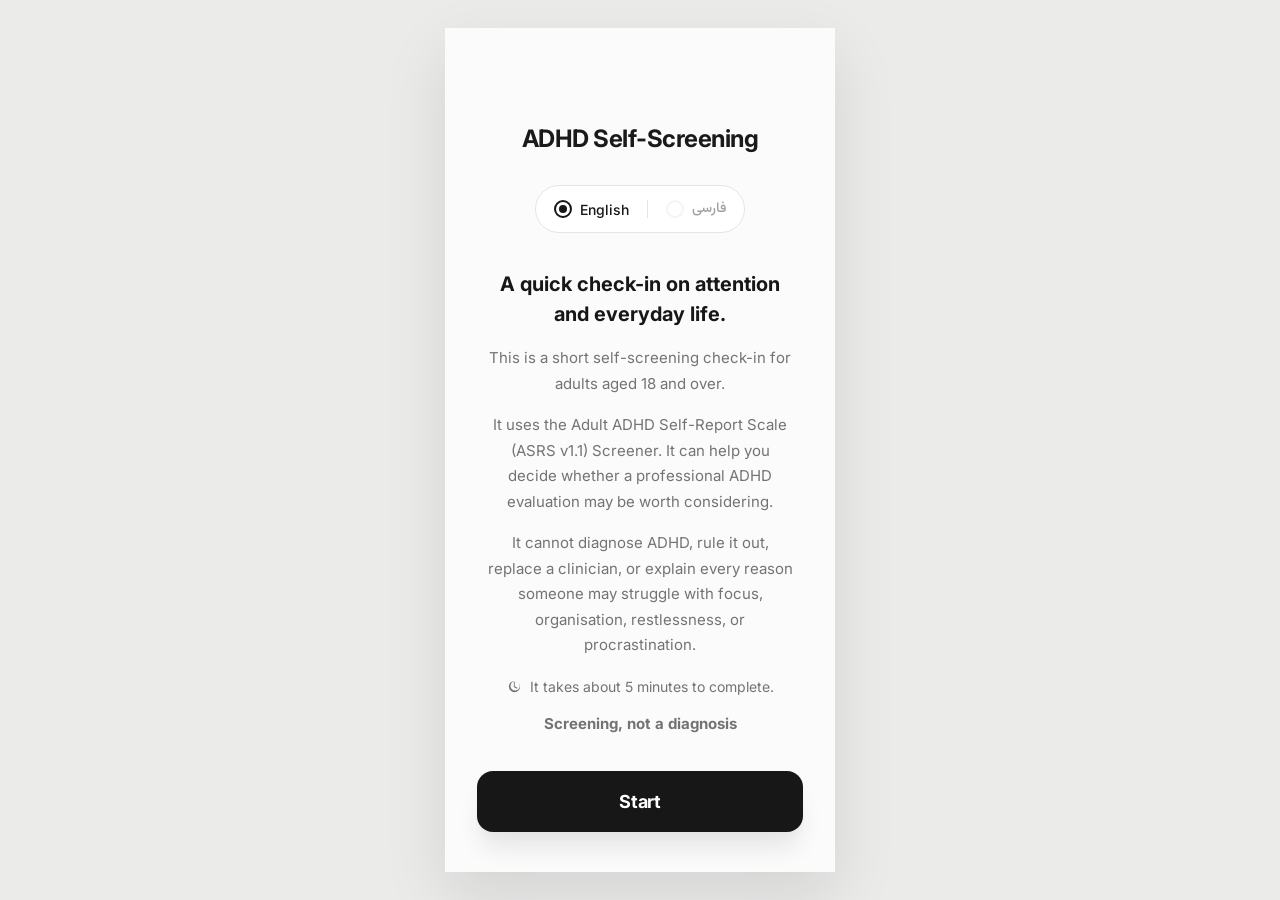
==== index.html @ 81f414b6 "ADHD self-screening prototype (ASRS v1.1 flow, EN/FA)" ====
<!DOCTYPE html>
<html lang="en">
<head>
<meta charset="UTF-8">
<meta name="viewport" content="width=device-width, initial-scale=1.0">
<title>ADHD Self-Screening</title>
<link rel="preconnect" href="https://fonts.googleapis.com">
<link rel="preconnect" href="https://fonts.gstatic.com" crossorigin>
<link href="https://fonts.googleapis.com/css2?family=Inter:wght@400;500;600;700;800&family=Vazirmatn:wght@400;500;600;700;800&display=swap" rel="stylesheet">
<style>
  *, *::before, *::after { margin: 0; padding: 0; box-sizing: border-box; }
  :root {
    --bg: #FBFBFB;
    --text: #1A1A1A;
    --heading: #171717;
    --body: #737373;
    --muted: #A3A3A3;
    --border: #E5E5E5;
    --line: #F5F5F5;
    --white: #FFFFFF;
  }
  html, body { height: 100%; }
  body {
    background: #EBEBEA;
    font-family: "Inter", -apple-system, BlinkMacSystemFont, "Segoe UI", Roboto, Arial, sans-serif;
    color: var(--text);
    display: flex; align-items: center; justify-content: center;
    -webkit-font-smoothing: antialiased;
  }
  html[lang="fa"] body, html[lang="fa"] .device, html[lang="fa"] button { font-family: "Vazirmatn", "Inter", sans-serif; }

  .device {
    width: 390px; height: 844px; background: var(--bg);
    display: flex; flex-direction: column; overflow: hidden;
    box-shadow: 0 24px 60px rgba(0,0,0,0.10);
  }

  /* ---------- welcome header: brand + merged language pill ---------- */
  .hd-welcome { padding: 96px 24px 32px; display: flex; flex-direction: column; align-items: center; gap: 32px; }
  .hd-welcome h1 { font-size: 24px; font-weight: 700; letter-spacing: -0.02em; text-align: center; }

  .lang-pill {
    display: inline-flex; align-items: center; gap: 4px;
    background: var(--white); border: 1px solid var(--border);
    border-radius: 999px; padding: 4px;
  }
  .lang-opt {
    display: inline-flex; align-items: center; gap: 8px;
    border: none; background: none; cursor: pointer;
    font-family: inherit; font-size: 14px; font-weight: 500; color: var(--text);
    padding: 8px 14px; border-radius: 999px;
  }
  .lang-opt .lang-radio {
    width: 18px; height: 18px; border-radius: 50%;
    border: 2px solid var(--border); flex: none; position: relative;
  }
  .lang-opt.selected { color: var(--heading); }
  .lang-opt.selected .lang-radio { border-color: var(--heading); }
  .lang-opt.selected .lang-radio::after {
    content: ''; position: absolute; inset: 3px; border-radius: 50%;
    background: var(--heading);
  }
  .lang-opt:not(.selected) { opacity: 0.4; }
  .lang-opt .lang-label { white-space: nowrap; }
  .lang-opt .lang-label.lang-fa { font-family: "Vazirmatn", "Inter", sans-serif; }
  .lang-divider { width: 1px; height: 18px; background: var(--border); }

  /* ---------- generic headers ---------- */
  .hd-bare { padding: 64px 24px 16px; display: flex; justify-content: center; }
  .hd-bare h1 { font-size: 24px; font-weight: 700; letter-spacing: -0.02em; text-align: center; }

  .hd-top { padding: 48px 24px 16px; }
  .hd-row { display: flex; align-items: center; justify-content: space-between; margin-bottom: 8px; }
  .btn-back {
    width: 40px; height: 40px; border-radius: 50%;
    background: var(--white); border: 1px solid var(--border);
    display: flex; align-items: center; justify-content: center; cursor: pointer;
  }
  .btn-back svg { width: 16px; height: 16px; stroke: var(--heading); fill: none; stroke-width: 2; stroke-linecap: round; stroke-linejoin: round; }
  html[dir="rtl"] .btn-back svg { transform: scaleX(-1); }
  .hd-title { font-size: 14px; font-weight: 700; color: var(--heading); }
  .hd-spacer { width: 40px; }

  .dots { display: flex; justify-content: center; gap: 8px; margin-top: 8px; }
  .dot {
    width: 14px; height: 14px; border-radius: 50%;
    border: 1px solid var(--border); background: transparent;
    display: inline-flex; align-items: center; justify-content: center;
  }
  .dot.done, .dot.active { background: var(--heading); border: 2px solid var(--heading); }
  .dot.done svg { width: 9px; height: 9px; fill: none; stroke: #fff; stroke-width: 2.5; stroke-linecap: round; stroke-linejoin: round; }

  main { flex: 1; overflow-y: auto; -webkit-overflow-scrolling: touch; }
  main.q { display: flex; flex-direction: column; overflow: hidden; }
  main.q .ctx-row { flex: none; }
  main.q .question-box { flex: none; }
  main.q .answers { flex: 1 1 auto; min-height: 0; }
  main.q .answer-row { height: 70px; min-height: 56px; flex: 0 1 auto; }

  /* ---------- welcome / how-to content ---------- */
  .welcome { padding: 4px 40px; display: flex; flex-direction: column; gap: 16px; align-items: center; text-align: center; }
  .welcome .lead { font-size: 20px; font-weight: 700; line-height: 1.5; color: var(--heading); }
  .welcome p { font-size: 15px; line-height: 1.7; color: var(--body); }
  .welcome .screening { font-size: 15px; font-weight: 700; color: var(--body); }
  .time-row { display: inline-flex; align-items: center; gap: 8px; color: var(--body); font-size: 14px; margin-top: 4px; }
  .time-row svg { width: 15px; height: 15px; fill: var(--body); }
  .privacy { display: flex; flex-direction: column; align-items: center; gap: 10px; color: var(--muted); font-size: 12px; margin-top: 4px; }
  .privacy .lock { width: 48px; height: 48px; border-radius: 16px; background: var(--line); display: flex; align-items: center; justify-content: center; }
  .privacy .lock svg { width: 20px; height: 20px; fill: var(--muted); }
  .privacy .privacy-label { font-size: 12px; font-weight: 700; letter-spacing: 0.04em; }
  .crisis { font-size: 12px; line-height: 1.7; color: var(--muted); max-width: 310px; }

  .how { padding: 40px 32px 0; display: flex; flex-direction: column; gap: 48px; }
  .how-heading { font-size: 30px; font-weight: 700; line-height: 1.3; color: var(--heading); }
  .how-items { display: flex; flex-direction: column; gap: 40px; }
  .how-item { display: flex; align-items: flex-start; gap: 20px; }
  .how-icon { width: 48px; height: 48px; border-radius: 50%; background: var(--line); display: flex; align-items: center; justify-content: center; flex: none; color: var(--heading); }
  .how-icon svg { width: 20px; height: 20px; fill: none; stroke: currentColor; stroke-width: 1.7; stroke-linecap: round; stroke-linejoin: round; }
  .how-txt { display: flex; flex-direction: column; gap: 4px; }
  .how-txt h3 { font-size: 18px; font-weight: 700; line-height: 1.4; color: var(--heading); }
  .how-txt p { font-size: 14px; line-height: 1.7; color: var(--body); }

  /* ---------- question screen ---------- */
  .ctx-row { display: flex; align-items: center; justify-content: space-between; padding: 24px 32px 0; margin-bottom: 12px; }
  .ctx-count { font-size: 12px; font-weight: 500; color: var(--muted); }
  .help-pill {
    display: inline-flex; align-items: center; gap: 6px;
    background: var(--line); border: none; border-radius: 999px; padding: 6px 16px;
    font-family: inherit; font-size: 10px; font-weight: 700; color: var(--text); cursor: pointer;
  }
  .help-pill svg { width: 12px; height: 12px; fill: var(--muted); }
  .help-pill.expanded { background: var(--heading); color: var(--white); }
  .help-pill.expanded svg { fill: var(--white); transform: rotate(45deg); }

  .question-box { padding: 0 32px; margin-bottom: 32px; display: flex; flex-direction: column; gap: 16px; }
  .question-text { font-size: 18px; font-weight: 700; line-height: 1.6; color: var(--heading); }
  .help-text { font-size: 12px; font-style: italic; line-height: 1.7; color: var(--muted); border-inline-start: 2px solid var(--line); padding-inline-start: 16px; }

  .answers { padding: 0 32px 8px; display: flex; flex-direction: column; gap: 12px; }
  .answer-row {
    width: 100%; height: 70px; background: var(--white);
    border: 1px solid var(--line); border-radius: 20px; padding: 0 24px;
    font-family: inherit; font-size: 18px; font-weight: 500; color: var(--text); text-align: start;
    display: flex; align-items: center; justify-content: space-between; gap: 12px;
    box-shadow: 0 1px 2px rgba(0,0,0,0.04); cursor: pointer;
    transition: border-color .15s ease;
  }
  .answer-row:hover { border-color: var(--border); }
  .answer-row.selected { border: 2px solid var(--heading); font-weight: 700; padding: 0 22px; }
  .answer-check { display: none; flex: none; width: 24px; height: 24px; }
  .answer-row.selected .answer-check { display: block; }
  .answer-check svg { width: 24px; height: 24px; }

  /* ---------- result ---------- */
  .result-wrap { padding: 8px 40px; display: flex; flex-direction: column; justify-content: center; gap: 14px; flex: 1; }
  .result-label { font-size: 12px; font-weight: 500; color: var(--muted); margin-bottom: 4px; }
  .result-head { font-size: 30px; font-weight: 700; line-height: 1.25; letter-spacing: -0.02em; color: var(--heading); margin-bottom: 6px; }
  .result-body { font-size: 18px; line-height: 1.625; color: var(--body); margin-bottom: 8px; }
  .result-note { font-size: 14px; line-height: 1.625; color: var(--body); }

  /* ---------- footer ---------- */
  footer { padding: 32px 32px 40px; display: flex; flex-direction: column; align-items: center; gap: 24px; }
  .primary {
    width: 100%; padding: 20px 0; background: var(--heading); color: var(--white);
    border: none; border-radius: 16px; font-family: inherit; font-size: 18px; font-weight: 700; letter-spacing: -0.01em;
    box-shadow: 0 20px 25px -5px rgba(229,229,229,1), 0 8px 10px -6px rgba(229,229,229,1);
    cursor: pointer; transition: transform .12s ease;
  }
  .primary:active { transform: scale(0.98); }
  .primary:disabled { background: var(--border); color: var(--muted); box-shadow: none; cursor: not-allowed; }
  .secondary { background: none; border: none; font-family: inherit; font-size: 14px; font-weight: 500; color: var(--body); text-decoration: underline; text-decoration-color: var(--border); text-underline-offset: 4px; cursor: pointer; }
  .disclaimer { font-size: 12px; font-weight: 500; color: var(--muted); }
</style>
</head>
<body>
<div class="device" id="app"></div>

<script>
/* ================= copy: single source of truth ================= */
var LANG = {
  en: {
    dir: 'ltr',
    brand: 'ADHD Self-Screening',
    lead: 'A quick check-in on attention and everyday life.',
    welcome: [
      'This is a short self-screening check-in for adults aged 18 and over.',
      'It uses the Adult ADHD Self-Report Scale (ASRS v1.1) Screener. It can help you decide whether a professional ADHD evaluation may be worth considering.',
      'It cannot diagnose ADHD, rule it out, replace a clinician, or explain every reason someone may struggle with focus, organisation, restlessness, or procrastination.'
    ],
    privacyLabel: 'Private and confidential',
    crisis: 'If you are in immediate danger or thinking about harming yourself, contact local emergency services or a crisis-support service now. This screening is not crisis support.',
    startLabel: 'Start',
    howTitle: 'How to answer',
    howItems: [
      { t: 'Consider your experience over the past six months.', d: 'Assess how you have been over the last six months.' },
      { t: 'Choose the option closest to your usual experience.', d: 'Pick the option that best reflects how often this happens for you.' },
      { t: 'There is no right or wrong answer.', d: 'Be honest and answer based on your real experience.' }
    ],
    howTime: 'It takes about 5 minutes to complete.',
    beginLabel: 'Begin questions',
    questionLabel: 'Question',
    of: 'of',
    helpLabel: 'Help & Example',
    nextLabel: 'Next',
    seeResultLabel: 'See result',
    answers: ['Never', 'Rarely', 'Sometimes', 'Often', 'Very Often'],
    questions: [
      { q: 'How often do you have trouble wrapping up the final details of a project, once the challenging parts have been done?', help: 'This refers to when the difficult parts are done and only minor tasks remain.' },
      { q: 'How often do you have difficulty getting things in order when you have to do a task that requires organisation?', help: 'Think about your usual experience over the past six months.' },
      { q: 'How often do you have problems remembering appointments or obligations?', help: 'Think about your usual experience over the past six months.' },
      { q: 'When you have a task that requires a lot of thought, how often do you avoid or delay getting started?', help: 'Think about your usual experience over the past six months.' },
      { q: 'How often do you fidget or squirm with your hands or feet when you have to sit down for a long time?', help: 'Think about your usual experience over the past six months.' },
      { q: 'How often do you feel overly active and compelled to do things, like you were driven by a motor?', help: 'Think about your usual experience over the past six months.' }
    ],
    resultLabel: 'Screening result',
    positive: {
      heading: 'Further evaluation may be worth considering',
      body: 'Your answers fell within the screening range. This is not a diagnosis, but speaking with a qualified professional may be worthwhile, especially if these difficulties affect your daily life.',
      note: 'Other factors, including stress, sleep, anxiety, depression, and physical health, can cause similar difficulties.'
    },
    negative: {
      heading: 'This brief screen did not show a strong ADHD signal',
      body: 'Your answers did not fall within the screening range. This does not rule out ADHD and is not a diagnosis.',
      note: 'If attention, organisation, restlessness, or related difficulties significantly affect your life, speaking with a qualified professional may still be worthwhile.'
    },
    finishLabel: 'Finish',
    startAgainLabel: 'Start again',
    disclaimer: 'Screening, not a diagnosis'
  },

  fa: {
    dir: 'rtl',
    brand: 'خودارزیابی ADHD',
    lead: 'بررسی کوتاهی برای توجه و زندگی روزمره',
    welcome: [
      'این یک غربالگری کوتاه برای بزرگسالان ۱۸ سال به بالا است.',
      'این ابزار از پرسشنامه غربالگری ASRS v1.1 استفاده می‌کند و می‌تواند کمک کند تصمیم بگیرید آیا بررسی تخصصی ADHD ارزش پیگیری دارد یا نه.',
      'این ابزار تشخیص ADHD نمی‌دهد، آن را رد نمی‌کند، جای متخصص را نمی‌گیرد و همه علت‌های احتمالی مشکلات تمرکز، نظم، بی‌قراری یا اهمال‌کاری را توضیح نمی‌دهد.'
    ],
    privacyLabel: 'خصوصی و محرمانه',
    crisis: 'اگر در خطر فوری هستید یا به آسیب رساندن به خود فکر می‌کنید، همین حالا با اورژانس محلی یا خدمات حمایت در بحران تماس بگیرید. این ابزار برای کمک در بحران نیست.',
    startLabel: 'شروع',
    howTitle: 'نحوه پاسخ‌دادن',
    howItems: [
      { t: 'تجربه خود در ۶ ماه گذشته را در نظر بگیرید', d: 'وضعیت خود را در طول ۶ ماه اخیر بسنجید.' },
      { t: 'گزینه‌ای را انتخاب کنید که به تجربه معمول شما نزدیک‌تر است', d: 'گزینه‌ای که بهترین بازتاب از دفعات رخ دادن این تجربه برای شماست را انتخاب کنید.' },
      { t: 'پاسخ درست یا غلطی وجود ندارد', d: 'صادق باشید و بر اساس تجربه واقعی خود پاسخ دهید.' }
    ],
    howTime: 'تکمیل آن حدود ۵ دقیقه زمان می‌برد.',
    beginLabel: 'شروع پرسش‌ها',
    questionLabel: 'سؤال',
    of: 'از',
    helpLabel: 'راهنما و مثال',
    nextLabel: 'ادامه',
    seeResultLabel: 'مشاهده نتیجه',
    answers: ['هرگز', 'به‌ندرت', 'گاهی اوقات', 'اغلب', 'بسیار زیاد'],
    questions: [
      { q: 'چند وقت یک‌بار مشکل در انجام جزئیات نهایی یک کار، بعد از اینکه بخش دشوارش تمام شده، دارید؟', help: 'منظور وقتی است که بخش‌های دشوار انجام شده و فقط جزئیات کوچک مانده است.' },
      { q: 'چند وقت یک‌بار در مرتب‌کردن کارهایی که به سازمان‌دهی نیاز دارند مشکل دارید؟', help: 'به تجربه معمول خود در شش ماه گذشته فکر کنید.' },
      { q: 'چند وقت یک‌بار قرارهای ملاقات یا وظایف را فراموش می‌کنید؟', help: 'به تجربهٔ معمول خود در شش ماه گذشته فکر کنید.' },
      { q: 'چند وقت یک‌بار وقتی کاری به فکر زیاد نیاز دارد، شروعش را به تعویق می‌اندازید؟', help: 'به تجربهٔ معمول خود در شش ماه گذشته فکر کنید.' },
      { q: 'چند وقت یک‌بار وقتی باید مدت طولانی بنشینید، با دست یا پاهایتان بی‌قراری می‌کنید؟', help: 'به تجربهٔ معمول خود در شش ماه گذشته فکر کنید.' },
      { q: 'چند وقت یک‌بار احساس می‌کنید بیش از حد فعال هستید و انگار نوعی موتور شما را به حرکت وادار می‌کند؟', help: 'به تجربهٔ معمول خود در شش ماه گذشته فکر کنید.' }
    ],
    resultLabel: 'نتیجه غربالگری',
    positive: {
      heading: 'بررسی تخصصی ممکن است ارزشمند باشد',
      body: 'پاسخ‌های شما در محدوده غربالگری قرار گرفتند. این نتیجه تشخیص پزشکی نیست، اما صحبت با یک متخصص واجد شرایط ممکن است ارزشمند باشد، به‌ویژه اگر این مشکلات بر زندگی روزمره شما اثر می‌گذارند.',
      note: 'عوامل دیگری مانند استرس، مشکلات خواب، اضطراب، افسردگی و بیماری‌های جسمی نیز می‌توانند علائم مشابهی ایجاد کنند.'
    },
    negative: {
      heading: 'این غربالگری کوتاه نشانه‌ای قوی از ADHD نشان نداد',
      body: 'پاسخ‌های شما در محدوده غربالگری قرار نگرفتند. این نتیجه ADHD را رد نمی‌کند و تشخیص پزشکی نیست.',
      note: 'اگر مشکلات تمرکز، نظم، بی‌قراری یا سایر مسائل مرتبط تأثیر قابل توجهی بر زندگی شما دارد، صحبت با متخصص همچنان ممکن است مفید باشد.'
    },
    finishLabel: 'پایان',
    startAgainLabel: 'شروع دوباره',
    disclaimer: 'غربالگری است، نه تشخیص'
  }
};
</script>

<script>
/* ================= state ================= */
var state = {
  lang: 'en',
  screen: 'welcome', // welcome | howto | question | results
  qIndex: 0,
  answers: [null, null, null, null, null, null],
  showHelp: true
};
var app = document.getElementById('app');

function t() { return LANG[state.lang]; }
function faDigits(s) { return String(s).replace(/\d/g, function (d) { return '۰۱۲۳۴۵۶۷۸۹'[d]; }); }
function num(n) { return state.lang === 'fa' ? faDigits(n) : String(n); }
function esc(s) {
  return String(s).replace(/[&<>"']/g, function (c) {
    return { '&': '&amp;', '<': '&lt;', '>': '&gt;', '"': '&quot;', "'": '&#39;' }[c];
  });
}

/* ASRS v1.1 screener scoring */
/* Q1-3: Sometimes(2)/Often(3)/VeryOften(4). Q4-6: Often(3)/VeryOften(4). count>=4 => positive */
window.asrsScore = function (answers) {
  var c = 0;
  for (var i = 0; i < answers.length; i++) {
    if (answers[i] == null) continue;
    if (i < 3 ? answers[i] >= 2 : answers[i] >= 3) c++;
  }
  return c;
};
window.asrsOutcome = function (answers) { return asrsScore(answers) >= 4 ? 'positive' : 'negative'; };
</script>

<script>
/* ================= icons ================= */
var S = {
  back: '<svg viewBox="0 0 24 24" fill="none"><path d="M15 6 L9 12 L15 18"/></svg>',
  check: '<svg viewBox="0 0 24 24" fill="none"><path d="M5 12.5 9.5 17 19 7.5" stroke="#171717" stroke-width="2.4" stroke-linecap="round" stroke-linejoin="round"/></svg>',
  dotCheck: '<svg viewBox="0 0 24 24" fill="none"><path d="M5 12.5 9.5 17 19 7.5"/></svg>',
  checkCircle: '<svg viewBox="0 0 24 24" fill="none"><circle cx="12" cy="12" r="10" fill="#171717"/><path d="M7.5 12.5l3 3 6-6.5" stroke="#fff" stroke-width="2" stroke-linecap="round" stroke-linejoin="round"/></svg>',
  clock: '<svg viewBox="0 0 24 24" fill="currentColor"><path d="M12 3a9 9 0 1 0 0 18 9 9 0 0 0 0-18zm1 15.4a7.4 7.4 0 1 1 0-14.8 7.4 7.4 0 0 1 0 14.8zm-.6-13.6h-1.4V12.7l4.8 2.9.9-1.5-4.3-2.6z"/></svg>',
  help: '<svg viewBox="0 0 24 24" fill="currentColor"><path d="M12 3a9 9 0 1 0 0 18 9 9 0 0 0 0-18zm.9 13.6a1.1 1.1 0 1 1-1.1-1.1 1.1 1.1 0 0 1 1.1 1.1zm1.2-5h-4v-1.5h2v-1l-1.6-.7.5-1.3 2.4 1v2.5z"/></svg>',
  lock: '<svg viewBox="0 0 24 24" fill="currentColor"><path d="M12 3a5 5 0 0 0-5 5v3H6a1 1 0 0 0-1 1v8a1 1 0 0 0 1 1h12a1 1 0 0 0 1-1v-8a1 1 0 0 0-1-1h-1V8a5 5 0 0 0-5-5zm-3 11.6c0-1.66 1.34-3 3-3s3 1.34 3 3-1.34 3-3 3-3-1.34-3-3z" fill="currentColor"/></svg>',
  calendar: '<svg viewBox="0 0 24 24" fill="none" stroke="currentColor" stroke-width="1.7" stroke-linecap="round" stroke-linejoin="round"><rect x="3.5" y="5" width="17" height="15.5" rx="2.5"/><path d="M3.5 10h17M8 3v4M16 3v4"/></svg>',
  user: '<svg viewBox="0 0 24 24" fill="none" stroke="currentColor" stroke-width="1.7" stroke-linecap="round" stroke-linejoin="round"><circle cx="12" cy="8" r="4"/><path d="M4.5 20c1.3-3.6 4-5.5 7.5-5.5s6.2 1.9 7.5 5.5"/></svg>',
  checkCircleOut: '<svg viewBox="0 0 24 24" fill="none" stroke="currentColor" stroke-width="1.7" stroke-linecap="round" stroke-linejoin="round"><circle cx="12" cy="12" r="9"/><path d="M8 12.5l2.7 2.7 5.3-6"/></svg>'
};
function icon(id) { return S[id] || ''; }
</script>

<script>
/* ================= screens ================= */
function langPill() {
  var opts = state.lang === 'fa'
    ? [['fa', 'فارسی'], ['en', 'English']]
    : [['en', 'English'], ['fa', 'فارسی']];
  var parts = [];
  for (var i = 0; i < opts.length; i++) {
    var code = opts[i][0], label = opts[i][1];
    parts.push(
      '<button class="lang-opt' + (state.lang === code ? ' selected' : '') + '" data-lang="' + code + '" tabindex="0" role="radio" aria-checked="' + (state.lang === code) + '">' +
        '<span class="lang-radio"></span>' +
        '<span class="lang-label' + (code === 'fa' ? ' lang-fa' : '') + '">' + esc(label) + '</span>' +
      '</button>'
    );
    if (i === 0) parts.push('<span class="lang-divider"></span>');
  }
  return '<div class="lang-pill" role="radiogroup">' + parts.join('') + '</div>';
}

function sWelcome() {
  var g = t();
  return '' +
    '<header class="hd-welcome"><h1>' + esc(g.brand) + '</h1>' + langPill() + '</header>' +
    '<main><div class="welcome">' +
      '<p class="lead">' + esc(g.lead) + '</p>' +
      g.welcome.map(function (p) { return '<p>' + esc(p) + '</p>'; }).join('') +
      '<span class="time-row">' + S.clock + '<span>' + esc(g.howTime) + '</span></span>' +
      '<p class="screening">' + esc(g.disclaimer) + '</p>' +
      '<div class="privacy"><span class="lock">' + S.lock + '</span><span class="privacy-label">' + esc(g.privacyLabel) + '</span></div>' +
      '<p class="crisis">' + esc(g.crisis) + '</p>' +
    '</div></main>' +
    '<footer><button class="primary" data-action="toHow">' + esc(g.startLabel) + '</button></footer>';
}

function sHow() {
  var g = t();
  var itemIcons = [S.calendar, S.user, S.checkCircleOut];
  var items = g.howItems.map(function (it, idx) {
    return '<div class="how-item">' +
      '<span class="how-icon">' + itemIcons[idx] + '</span>' +
      '<div class="how-txt"><h3>' + esc(it.t) + '</h3><p>' + esc(it.d) + '</p></div>' +
    '</div>';
  }).join('');
  return '' +
    '<header class="hd-top"><div class="hd-row">' +
      '<button class="btn-back" data-action="back">' + S.back + '</button>' +
      '<span class="hd-title">' + esc(g.brand) + '</span>' +
      '<span class="hd-spacer"></span>' +
    '</div></header>' +
    '<main><div class="how">' +
      '<h2 class="how-heading">' + esc(g.howTitle) + '</h2>' +
      '<div class="how-items">' + items + '</div>' +
      '<span class="time-row">' + S.clock + '<span>' + esc(g.howTime) + '</span></span>' +
    '</div></main>' +
    '<footer>' +
      '<button class="primary" data-action="begin">' + esc(g.beginLabel) + '</button>' +
      '<p class="disclaimer">' + esc(g.disclaimer) + '</p>' +
    '</footer>';
}

function sQuestion() {
  var g = t(), i = state.qIndex;
  var q = g.questions[i];

  var dots = '';
  for (var d = 0; d < 6; d++) {
    dots += '<span class="dot' + (d < i ? ' done' : (d === i ? ' active' : '')) + '">' +
      (d < i ? S.dotCheck : '') + '</span>';
  }

  var ansHtml = g.answers.map(function (label, x) {
    var sel = state.answers[i] === x;
    return '<div class="answer-row' + (sel ? ' selected' : '') + '" tabindex="0" role="radio" data-answer="' + x + '">' +
      '<span>' + esc(label) + '</span>' +
      '<span class="answer-check">' + S.checkCircle + '</span>' +
    '</div>';
  }).join('');

  var cta = (i === 5) ? g.seeResultLabel : g.nextLabel;
  var ctxNum = g.questionLabel + ' ' + num(i + 1) + ' ' + g.of + ' ' + num(6);

  return '' +
    '<header class="hd-top"><div class="hd-row">' +
      '<button class="btn-back" data-action="back">' + S.back + '</button>' +
      '<span class="hd-title">' + esc(g.brand) + '</span>' +
      '<span class="hd-spacer"></span>' +
    '</div><div class="dots">' + dots + '</div></header>' +
    '<main class="q">' +
      '<div class="ctx-row">' +
        '<span class="ctx-count">' + esc(ctxNum) + '</span>' +
        '<button class="help-pill' + (state.showHelp ? ' expanded' : '') + '" data-action="toggleHelp">' + S.help + '<span>' + esc(g.helpLabel) + '</span></button>' +
      '</div>' +
      '<div class="question-box">' +
        '<p class="question-text">' + esc(q.q) + '</p>' +
        (state.showHelp ? '<p class="help-text">' + esc(q.help) + '</p>' : '') +
      '</div>' +
      '<div class="answers">' + ansHtml + '</div>' +
    '</main>' +
    '<footer><button class="primary" data-action="nextQ" id="cta"></button></footer>';
}

function sResult() {
  var g = t();
  var outcome = (state.screen === 'results') ? asrsOutcome(state.answers) : 'neutral';
  var r = outcome === 'positive' ? g.positive : g.negative;
  var head = outcome === 'positive' ? g.positive.heading : g.negative.heading;
  var body = outcome === 'positive' ? g.positive.body : g.negative.body;
  var note = outcome === 'positive' ? g.positive.note : g.negative.note;
  return '' +
    '<header class="hd-bare"><h1>' + esc(g.brand) + '</h1></header>' +
    '<main><div class="result-wrap">' +
      '<p class="result-label">' + esc(g.resultLabel) + '</p>' +
      '<h2 class="result-head">' + esc(head) + '</h2>' +
      '<p class="result-body">' + esc(body) + '</p>' +
      '<p class="result-note">' + esc(note) + '</p>' +
    '</div></main>' +
    '<footer>' +
      '<button class="primary" data-action="finish">' + esc(g.finishLabel) + '</button>' +
      '<button class="secondary" data-action="restart">' + esc(g.startAgainLabel) + '</button>' +
      '<p class="disclaimer">' + esc(g.disclaimer) + '</p>' +
    '</footer>';
}
</script>

<script>
/* ================= router ================= */
function render() {
  var g = t();
  document.documentElement.lang = state.lang;
  document.documentElement.dir = g.dir;
  document.title = state.screen === 'results'
    ? 'ADHD Self-Screening — Screening Result'
    : 'ADHD Self-Screening';

  var html;
  switch (state.screen) {
    case 'welcome':  html = sWelcome(); break;
    case 'howto':    html = sHow(); break;
    case 'question': html = sQuestion(); break;
    case 'results':  html = sResult(); break;
  }
  app.innerHTML = html;

  if (state.screen === 'question') {
    var cta = document.getElementById('cta');
    if (cta) {
      cta.textContent = (state.qIndex === 5)
        ? t().seeResultLabel
        : t().nextLabel;
      cta.disabled = state.answers[state.qIndex] == null;
    }
  }
}

app.addEventListener('click', function (e) {
  var langEl = e.target.closest('[data-lang]');
  if (langEl) {
    state.lang = langEl.getAttribute('data-lang');
    render();
    return;
  }

  var actEl = e.target.closest('[data-action]');
  if (actEl) {
    switch (actEl.getAttribute('data-action')) {
      case 'toHow':
        state.screen = 'howto';
        break;
      case 'back':
        if (state.screen === 'howto') { state.screen = 'welcome'; }
        else if (state.screen === 'question') {
          if (state.qIndex > 0) { state.qIndex--; state.showHelp = true; }
          else { state.screen = 'howto'; }
        }
        break;
      case 'begin':
        state.answers = [null, null, null, null, null, null];
        state.qIndex = 0; state.showHelp = true;
        state.screen = 'question';
        break;
      case 'toggleHelp':
        state.showHelp = !state.showHelp;
        break;
      case 'nextQ':
        if (state.answers[state.qIndex] == null) return;
        if (state.qIndex < 5) {
          state.qIndex++; state.showHelp = true;
        } else {
          state.screen = 'results';
        }
        break;
      case 'finish':
        state.screen = 'welcome';
        break;
      case 'restart':
        state.answers = [null, null, null, null, null, null];
        state.qIndex = 0; state.showHelp = true;
        state.screen = 'welcome';
        break;
    }
    render();
    return;
  }

  var ansEl = e.target.closest('[data-answer]');
  if (ansEl) {
    state.answers[state.qIndex] = parseInt(ansEl.getAttribute('data-answer'), 10);
    render();
  }
});

app.addEventListener('keydown', function (e) {
  if ((e.key === ' ' || e.key === 'Enter') && e.target.getAttribute('data-answer')) {
    e.preventDefault();
    e.target.click();
  }
});

render();
</script>
</body>
</html>
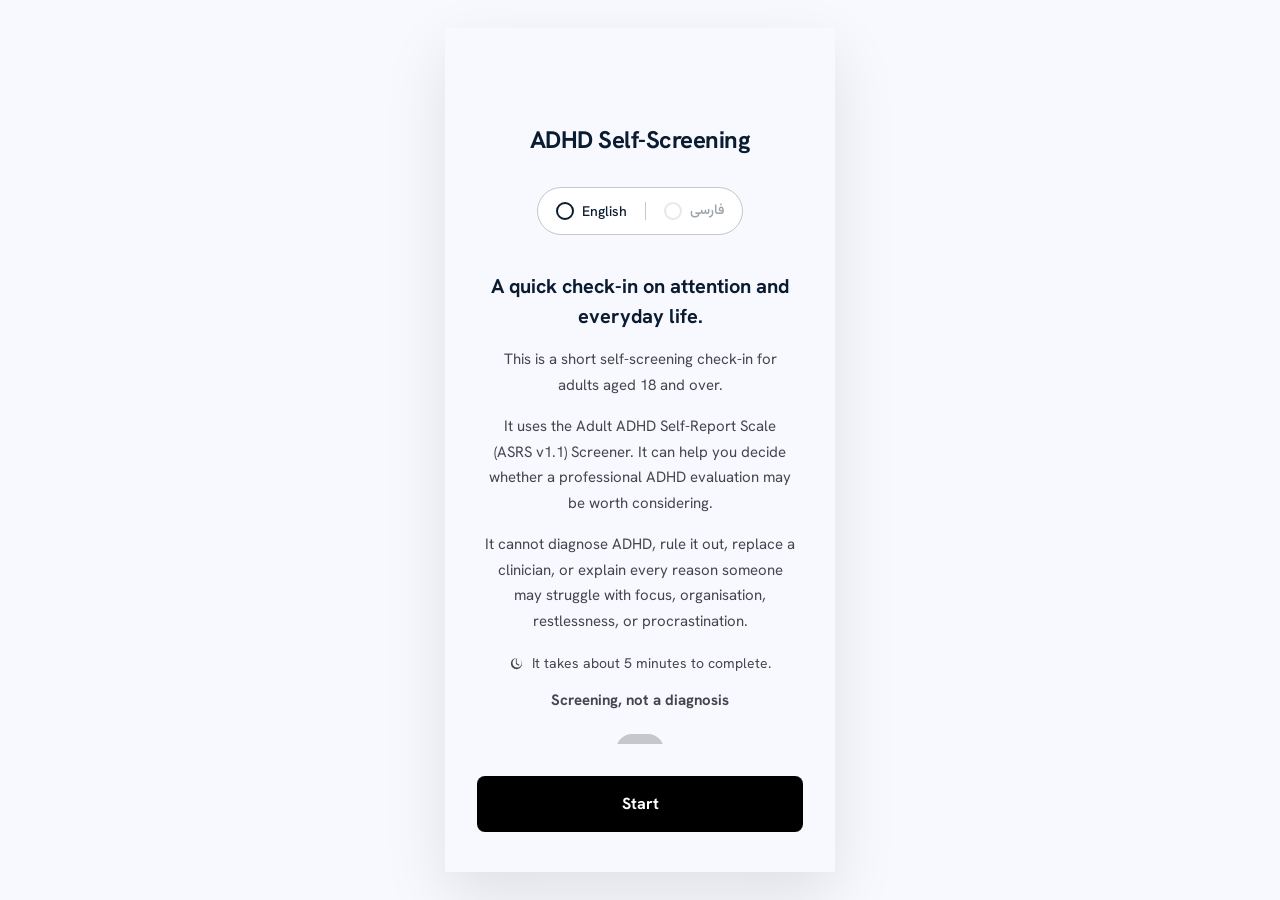
==== commit e7870cae: "stage2 onboarding accessibility and entry-path fixes - index.html: ASRS v1.1 onboarding (welcome/how" ====
--- a/index.html
+++ b/index.html
@@ -4,30 +4,40 @@
 <meta charset="UTF-8">
 <meta name="viewport" content="width=device-width, initial-scale=1.0">
 <title>ADHD Self-Screening</title>
-<link rel="preconnect" href="https://fonts.googleapis.com">
-<link rel="preconnect" href="https://fonts.gstatic.com" crossorigin>
-<link href="https://fonts.googleapis.com/css2?family=Inter:wght@400;500;600;700;800&family=Vazirmatn:wght@400;500;600;700;800&display=swap" rel="stylesheet">
+<link rel="icon" href="/favicon.ico" type="image/svg+xml">
+<link rel="stylesheet" href="/design-tokens.css">
+<link href="https://fonts.googleapis.com/css2?family=Hanken+Grotesk:wght@400;500;600;700;800&family=JetBrains+Mono:wght@400;500;700&family=Vazirmatn:wght@400;500;600;700;800&display=swap" rel="stylesheet">
 <style>
   *, *::before, *::after { margin: 0; padding: 0; box-sizing: border-box; }
   :root {
-    --bg: #FBFBFB;
-    --text: #1A1A1A;
-    --heading: #171717;
-    --body: #737373;
-    --muted: #A3A3A3;
-    --border: #E5E5E5;
-    --line: #F5F5F5;
-    --white: #FFFFFF;
+    --bg: var(--ff-surface, #f8f9ff);
+    --text: var(--ff-on-surface, #0b1c30);
+    --heading: var(--ff-heading, var(--ff-on-surface));
+    --body: var(--ff-on-surface-variant, #45464d);
+    --muted: var(--ff-muted, var(--ff-on-surface-variant));
+    --border: var(--ff-outline-variant, #c6c6cd);
+    --line: var(--ff-outline-variant, #c6c6cd);
+    --white: var(--ff-surface-container-lowest, #ffffff);
+    --accent: var(--ff-secondary, #006a61);
+    --primary: var(--ff-primary, #000000);
+    --on-primary: var(--ff-on-primary, #ffffff);
+    --secondary: var(--ff-secondary, #006a61);
+    --outline: var(--ff-outline, #76777d);
+    --on-surface-variant: var(--ff-on-surface-variant, #45464d);
+    --font-label: "JetBrains Mono", "Segoe UI", Roboto, monospace;
+    --ff-font-body: "Hanken Grotesk", -apple-system, BlinkMacSystemFont, "Segoe UI", Roboto, Arial, sans-serif;
+    --ff-font-persian: "Vazirmatn", "Hanken Grotesk", -apple-system, BlinkMacSystemFont, sans-serif;
   }
   html, body { height: 100%; }
   body {
-    background: #EBEBEA;
-    font-family: "Inter", -apple-system, BlinkMacSystemFont, "Segoe UI", Roboto, Arial, sans-serif;
+    background: var(--bg);
+    font-family: var(--ff-font-body, "Hanken Grotesk", -apple-system, BlinkMacSystemFont, "Segoe UI", Roboto, Arial, sans-serif);
     color: var(--text);
     display: flex; align-items: center; justify-content: center;
     -webkit-font-smoothing: antialiased;
   }
-  html[lang="fa"] body, html[lang="fa"] .device, html[lang="fa"] button { font-family: "Vazirmatn", "Inter", sans-serif; }
+  html[lang="en"] body, html[lang="en"] .device, html[lang="en"] button { font-family: var(--ff-font-body, "Hanken Grotesk", sans-serif); }
+  html[lang="fa"] body, html[lang="fa"] .device, html[lang="fa"] button { font-family: var(--ff-font-persian, "Vazirmatn", "Hanken Grotesk", sans-serif); }
 
   .device {
     width: 390px; height: 844px; background: var(--bg);
@@ -122,11 +132,12 @@
 
   /* ---------- question screen ---------- */
   .ctx-row { display: flex; align-items: center; justify-content: space-between; padding: 24px 32px 0; margin-bottom: 12px; }
-  .ctx-count { font-size: 12px; font-weight: 500; color: var(--muted); }
+  .ctx-count { font-size: 12px; font-weight: 500; font-family: var(--ff-font-label); letter-spacing: 0.05em; color: var(--muted); }
   .help-pill {
     display: inline-flex; align-items: center; gap: 6px;
     background: var(--line); border: none; border-radius: 999px; padding: 6px 16px;
-    font-family: inherit; font-size: 10px; font-weight: 700; color: var(--text); cursor: pointer;
+    font-family: var(--ff-font-label); font-size: 11px; font-weight: 700; color: var(--text); cursor: pointer;
+    letter-spacing: 0.05em;
   }
   .help-pill svg { width: 12px; height: 12px; fill: var(--muted); }
   .help-pill.expanded { background: var(--heading); color: var(--white); }
@@ -139,14 +150,16 @@
   .answers { padding: 0 32px 8px; display: flex; flex-direction: column; gap: 12px; }
   .answer-row {
     width: 100%; height: 70px; background: var(--white);
-    border: 1px solid var(--line); border-radius: 20px; padding: 0 24px;
-    font-family: inherit; font-size: 18px; font-weight: 500; color: var(--text); text-align: start;
+    border: 1px solid var(--line); border-radius: 16px; padding: 0 24px;
+    font-family: var(--ff-font-body, "Hanken Grotesk", sans-serif); font-size: 16px; font-weight: 500; color: var(--text); text-align: start;
     display: flex; align-items: center; justify-content: space-between; gap: 12px;
-    box-shadow: 0 1px 2px rgba(0,0,0,0.04); cursor: pointer;
+    box-shadow: 0 1px 3px rgba(0,0,0,0.04); cursor: pointer;
     transition: border-color .15s ease;
   }
-  .answer-row:hover { border-color: var(--border); }
-  .answer-row.selected { border: 2px solid var(--heading); font-weight: 700; padding: 0 22px; }
+  html[lang="en"] .answer-row { font-size: 16px; font-family: var(--ff-font-body, "Hanken Grotesk", sans-serif); }
+  html[lang="fa"] .answer-row { font-size: 16px; font-family: var(--ff-font-persian, "Vazirmatn", "Hanken Grotesk", sans-serif); }
+  .answer-row:hover { border-color: var(--accent); }
+  .answer-row.selected { border: 2px solid var(--accent); font-weight: 700; padding: 0 22px; }
   .answer-check { display: none; flex: none; width: 24px; height: 24px; }
   .answer-row.selected .answer-check { display: block; }
   .answer-check svg { width: 24px; height: 24px; }
@@ -157,19 +170,31 @@
   .result-head { font-size: 30px; font-weight: 700; line-height: 1.25; letter-spacing: -0.02em; color: var(--heading); margin-bottom: 6px; }
   .result-body { font-size: 18px; line-height: 1.625; color: var(--body); margin-bottom: 8px; }
   .result-note { font-size: 14px; line-height: 1.625; color: var(--body); }
+  .continue-promo { font-size: 14px; line-height: 1.5; color: var(--body); text-align: center; margin-top: 8px; font-style: italic; }
 
   /* ---------- footer ---------- */
   footer { padding: 32px 32px 40px; display: flex; flex-direction: column; align-items: center; gap: 24px; }
   .primary {
-    width: 100%; padding: 20px 0; background: var(--heading); color: var(--white);
-    border: none; border-radius: 16px; font-family: inherit; font-size: 18px; font-weight: 700; letter-spacing: -0.01em;
-    box-shadow: 0 20px 25px -5px rgba(229,229,229,1), 0 8px 10px -6px rgba(229,229,229,1);
-    cursor: pointer; transition: transform .12s ease;
-  }
-  .primary:active { transform: scale(0.98); }
-  .primary:disabled { background: var(--border); color: var(--muted); box-shadow: none; cursor: not-allowed; }
-  .secondary { background: none; border: none; font-family: inherit; font-size: 14px; font-weight: 500; color: var(--body); text-decoration: underline; text-decoration-color: var(--border); text-underline-offset: 4px; cursor: pointer; }
+    width: 100%; padding: 16px 0; background: var(--primary, #000000); color: var(--on-primary, #ffffff);
+    border: none; border-radius: 8px; font-size: 16px; font-weight: 700; line-height: 24px;
+    cursor: pointer; transition: opacity .15s ease;
+  }
+  html[lang="en"] .primary { font-family: var(--ff-font-body, "Hanken Grotesk", sans-serif); }
+  html[lang="fa"] .primary { font-family: var(--ff-font-persian, "Vazirmatn", "Hanken Grotesk", sans-serif); }
+  .primary:active { opacity: 0.85; }
+  .primary:disabled { background: var(--outline, #c6c6cd); color: var(--on-surface-variant, #45464d); cursor: not-allowed; }
+  .primary:hover:not(:disabled) { opacity: 0.85; }
+  .secondary {
+    background: transparent; color: var(--secondary, #006a61);
+    border: 1px solid var(--secondary); border-radius: 8px;
+    padding: 8px 16px; font-size: 14px; font-weight: 500; cursor: pointer;
+    transition: opacity .15s ease;
+  }
+  html[lang="en"] .secondary { font-family: var(--ff-font-body, "Hanken Grotesk", sans-serif); }
+  html[lang="fa"] .secondary { font-family: var(--ff-font-persian, "Vazirmatn", "Hanken Grotesk", sans-serif); }
+  .secondary:hover { opacity: 0.8; }
   .disclaimer { font-size: 12px; font-weight: 500; color: var(--muted); }
+  .source-note { padding: 0 32px 24px; font-size: 10px; line-height: 1.6; font-family: var(--ff-font-label); letter-spacing: 0.05em; color: var(--muted); text-align: center; }
 </style>
 </head>
 <body>
@@ -181,6 +206,7 @@
   en: {
     dir: 'ltr',
     brand: 'ADHD Self-Screening',
+    backLabel: 'Back',
     lead: 'A quick check-in on attention and everyday life.',
     welcome: [
       'This is a short self-screening check-in for adults aged 18 and over.',
@@ -225,12 +251,16 @@
     },
     finishLabel: 'Finish',
     startAgainLabel: 'Start again',
-    disclaimer: 'Screening, not a diagnosis'
+    interviewLabel: 'Continue to full interview',
+    continuePrompt: 'Would you like to continue with a fuller symptom interview for more detail?',
+    disclaimer: 'Screening, not a diagnosis',
+    sourceNote: 'ASRS-v1.1 Screener © World Health Organization. Citation: Kessler RC, Adler L, Ames M, et al. Psychological Medicine. 2005;35:245–256.'
   },
 
   fa: {
     dir: 'rtl',
     brand: 'خودارزیابی ADHD',
+    backLabel: 'بازگشت',
     lead: 'بررسی کوتاهی برای توجه و زندگی روزمره',
     welcome: [
       'این یک غربالگری کوتاه برای بزرگسالان ۱۸ سال به بالا است.',
@@ -275,7 +305,10 @@
     },
     finishLabel: 'پایان',
     startAgainLabel: 'شروع دوباره',
-    disclaimer: 'غربالگری است، نه تشخیص'
+    interviewLabel: 'ادامه به مصاحبه کامل',
+    continuePrompt: 'آیا مایلید به مصاحبهٔ جامع‌تری ادامه دهید؟',
+    disclaimer: 'غربالگری است، نه تشخیص',
+    sourceNote: 'پرسشنامه غربالگری ASRS-v1.1 © سازمان جهانی بهداشت. منبع: Kessler RC, Adler L, Ames M, et al. Psychological Medicine. 2005;35:245–256.'
   }
 };
 </script>
@@ -283,11 +316,11 @@
 <script>
 /* ================= state ================= */
 var state = {
-  lang: 'en',
-  screen: 'welcome', // welcome | howto | question | results
+  lang: localStorage.getItem('adhd_lang') || 'en',
+  screen: 'welcome',
   qIndex: 0,
   answers: [null, null, null, null, null, null],
-  showHelp: true
+  showHelp: false
 };
 var app = document.getElementById('app');
 
@@ -376,7 +409,7 @@
   }).join('');
   return '' +
     '<header class="hd-top"><div class="hd-row">' +
-      '<button class="btn-back" data-action="back">' + S.back + '</button>' +
+      '<button class="btn-back" data-action="back" aria-label="' + esc(g.backLabel) + '">' + S.back + '</button>' +
       '<span class="hd-title">' + esc(g.brand) + '</span>' +
       '<span class="hd-spacer"></span>' +
     '</div></header>' +
@@ -403,7 +436,7 @@
 
   var ansHtml = g.answers.map(function (label, x) {
     var sel = state.answers[i] === x;
-    return '<div class="answer-row' + (sel ? ' selected' : '') + '" tabindex="0" role="radio" data-answer="' + x + '">' +
+    return '<div class="answer-row' + (sel ? ' selected' : '') + '" tabindex="0" role="radio" aria-checked="' + (sel ? 'true' : 'false') + '" data-answer="' + x + '">' +
       '<span>' + esc(label) + '</span>' +
       '<span class="answer-check">' + S.checkCircle + '</span>' +
     '</div>';
@@ -414,7 +447,7 @@
 
   return '' +
     '<header class="hd-top"><div class="hd-row">' +
-      '<button class="btn-back" data-action="back">' + S.back + '</button>' +
+      '<button class="btn-back" data-action="back" aria-label="' + esc(g.backLabel) + '">' + S.back + '</button>' +
       '<span class="hd-title">' + esc(g.brand) + '</span>' +
       '<span class="hd-spacer"></span>' +
     '</div><div class="dots">' + dots + '</div></header>' +
@@ -427,7 +460,7 @@
         '<p class="question-text">' + esc(q.q) + '</p>' +
         (state.showHelp ? '<p class="help-text">' + esc(q.help) + '</p>' : '') +
       '</div>' +
-      '<div class="answers">' + ansHtml + '</div>' +
+      '<div class="answers" role="radiogroup" aria-label="' + esc(q.q) + '">' + ansHtml + '</div>' +
     '</main>' +
     '<footer><button class="primary" data-action="nextQ" id="cta"></button></footer>';
 }
@@ -440,18 +473,23 @@
   var body = outcome === 'positive' ? g.positive.body : g.negative.body;
   var note = outcome === 'positive' ? g.positive.note : g.negative.note;
   return '' +
-    '<header class="hd-bare"><h1>' + esc(g.brand) + '</h1></header>' +
-    '<main><div class="result-wrap">' +
-      '<p class="result-label">' + esc(g.resultLabel) + '</p>' +
-      '<h2 class="result-head">' + esc(head) + '</h2>' +
-      '<p class="result-body">' + esc(body) + '</p>' +
-      '<p class="result-note">' + esc(note) + '</p>' +
-    '</div></main>' +
-    '<footer>' +
-      '<button class="primary" data-action="finish">' + esc(g.finishLabel) + '</button>' +
-      '<button class="secondary" data-action="restart">' + esc(g.startAgainLabel) + '</button>' +
-      '<p class="disclaimer">' + esc(g.disclaimer) + '</p>' +
-    '</footer>';
+     '<header class="hd-bare"><h1>' + esc(g.brand) + '</h1></header>' +
+     '<main><div class="result-wrap">' +
+       '<p class="result-label">' + esc(g.resultLabel) + '</p>' +
+       '<h2 class="result-head">' + esc(head) + '</h2>' +
+       '<p class="result-body">' + esc(body) + '</p>' +
+       '<p class="result-note">' + esc(note) + '</p>' +
+       (outcome === 'positive' ? '<p class="continue-promo">' + esc(g.continuePrompt) + '</p>' : '') +
+     '</div></main>' +
+     '<footer>' +
+       (outcome === 'positive'
+         ? '<button class="primary" data-action="toStage2">' + esc(g.interviewLabel) + '</button>' +
+           '<button class="secondary" data-action="restart">' + esc(g.startAgainLabel) + '</button>'
+         : '<button class="primary" data-action="finish">' + esc(g.finishLabel) + '</button>' +
+           '<button class="secondary" data-action="restart">' + esc(g.startAgainLabel) + '</button>') +
+       '<p class="disclaimer">' + esc(g.disclaimer) + '</p>' +
+     '</footer>' +
+     '<p class="source-note">' + esc(g.sourceNote) + '</p>';
 }
 </script>
 
@@ -489,6 +527,7 @@
   var langEl = e.target.closest('[data-lang]');
   if (langEl) {
     state.lang = langEl.getAttribute('data-lang');
+    localStorage.setItem('adhd_lang', state.lang);
     render();
     return;
   }
@@ -502,13 +541,13 @@
       case 'back':
         if (state.screen === 'howto') { state.screen = 'welcome'; }
         else if (state.screen === 'question') {
-          if (state.qIndex > 0) { state.qIndex--; state.showHelp = true; }
+          if (state.qIndex > 0) { state.qIndex--; state.showHelp = false; }
           else { state.screen = 'howto'; }
         }
         break;
       case 'begin':
         state.answers = [null, null, null, null, null, null];
-        state.qIndex = 0; state.showHelp = true;
+        state.qIndex = 0; state.showHelp = false;
         state.screen = 'question';
         break;
       case 'toggleHelp':
@@ -517,7 +556,7 @@
       case 'nextQ':
         if (state.answers[state.qIndex] == null) return;
         if (state.qIndex < 5) {
-          state.qIndex++; state.showHelp = true;
+          state.qIndex++; state.showHelp = false;
         } else {
           state.screen = 'results';
         }
@@ -525,9 +564,12 @@
       case 'finish':
         state.screen = 'welcome';
         break;
+      case 'toStage2':
+        window.location.href = '/stage2';
+        break;
       case 'restart':
         state.answers = [null, null, null, null, null, null];
-        state.qIndex = 0; state.showHelp = true;
+        state.qIndex = 0; state.showHelp = false;
         state.screen = 'welcome';
         break;
     }
@@ -539,6 +581,8 @@
   if (ansEl) {
     state.answers[state.qIndex] = parseInt(ansEl.getAttribute('data-answer'), 10);
     render();
+    var sel = document.querySelector('.answer-row.selected');
+    if (sel) sel.focus();
   }
 });
 
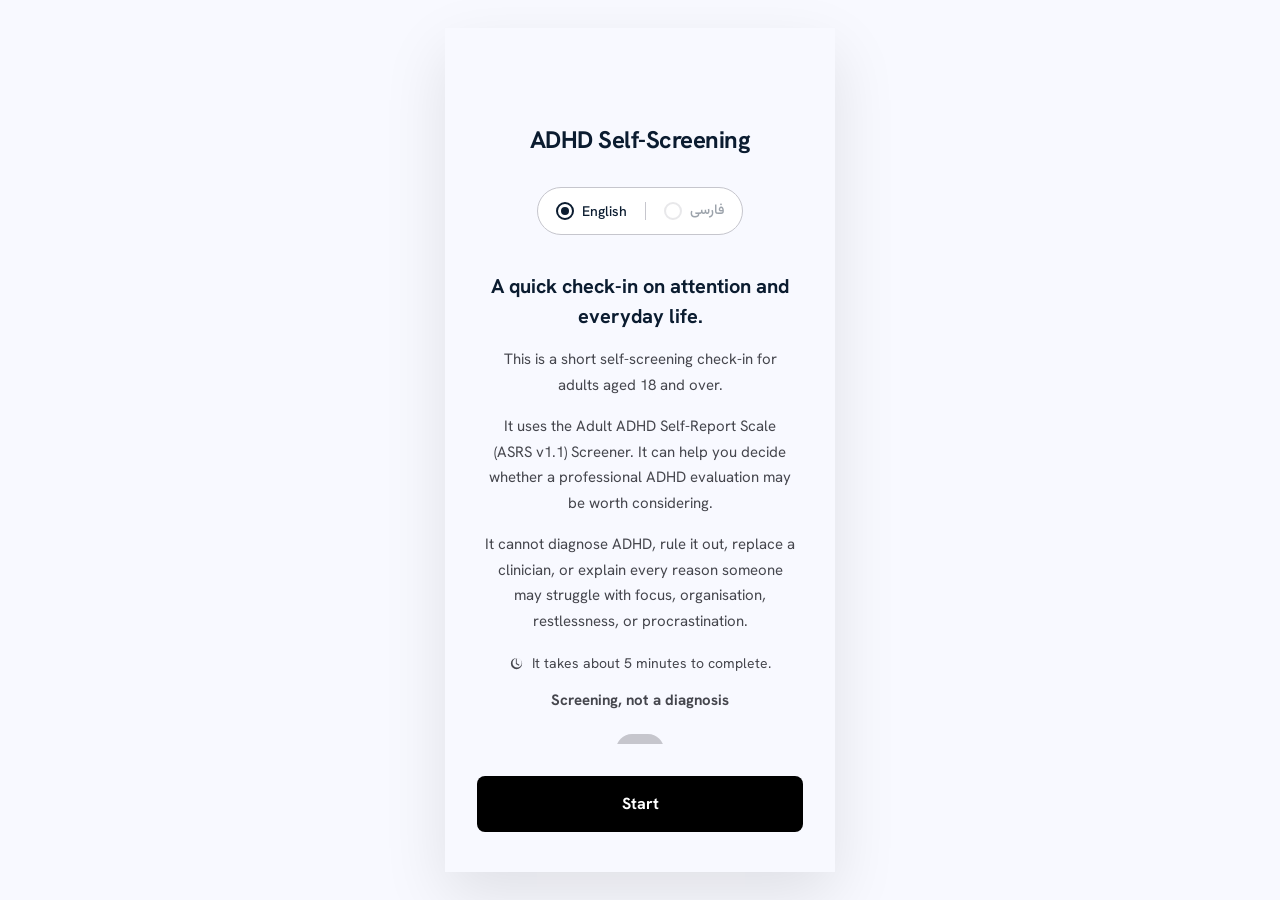
==== commit bb1d472a: "Checkpoint ADHD assessment companion localization and UX" ====
--- a/index.html
+++ b/index.html
@@ -73,7 +73,8 @@
   .lang-opt:not(.selected) { opacity: 0.4; }
   .lang-opt .lang-label { white-space: nowrap; }
   .lang-opt .lang-label.lang-fa { font-family: "Vazirmatn", "Inter", sans-serif; }
-  .lang-divider { width: 1px; height: 18px; background: var(--border); }
+   .lang-divider { width: 1px; height: 18px; background: var(--border); }
+   .lang-opt.disabled { opacity: 0.4 !important; cursor: default; pointer-events: none; }
 
   /* ---------- generic headers ---------- */
   .hd-bare { padding: 64px 24px 16px; display: flex; justify-content: center; }
@@ -194,7 +195,16 @@
   html[lang="fa"] .secondary { font-family: var(--ff-font-persian, "Vazirmatn", "Hanken Grotesk", sans-serif); }
   .secondary:hover { opacity: 0.8; }
   .disclaimer { font-size: 12px; font-weight: 500; color: var(--muted); }
-  .source-note { padding: 0 32px 24px; font-size: 10px; line-height: 1.6; font-family: var(--ff-font-label); letter-spacing: 0.05em; color: var(--muted); text-align: center; }
+   .source-note { padding: 0 32px 24px; font-size: 10px; line-height: 1.6; font-family: var(--ff-font-label); letter-spacing: 0.05em; color: var(--muted); text-align: center; }
+
+   /* ---------- resume / destructive-confirmation banner ---------- */
+   .resume-banner { margin: 12px 24px; padding: 16px 18px; border-radius: 12px; background: var(--white); border: 1px solid var(--border); }
+   .resume-banner .resume-title { font-size: 14px; font-weight: 700; color: var(--heading); margin-bottom: 6px; }
+   .resume-banner .resume-body { font-size: 13px; color: var(--body); margin-bottom: 12px; line-height: 1.5; }
+   .resume-banner .resume-actions { display: inline-flex; gap: 10px; flex-wrap: wrap; }
+   html[dir="rtl"] .resume-banner .resume-actions { flex-direction: row-reverse; justify-content: flex-end; }
+   .primary.danger { background: #b91c1c; color: #fff; }
+   .primary.danger:hover { opacity: .85; }
 </style>
 </head>
 <body>
@@ -250,8 +260,15 @@
       note: 'If attention, organisation, restlessness, or related difficulties significantly affect your life, speaking with a qualified professional may still be worthwhile.'
     },
     finishLabel: 'Finish',
-    startAgainLabel: 'Start again',
-    interviewLabel: 'Continue to full interview',
+     startAgainLabel: 'Start again',
+     interviewLabel: 'Continue to full interview',
+     viewResultsLabel: 'View your assessment',
+     resumeConfirm: 'You have an unfinished assessment. Continue where you left off?',
+     resumeConfirmBody: 'Your current progress will be kept.',
+     startOverConfirm: 'Start over?',
+     startOverBody: 'This will delete your current progress and answers. This cannot be undone.',
+     continueBtn: 'Continue',
+     startOverBtn: 'Start over',
     continuePrompt: 'Would you like to continue with a fuller symptom interview for more detail?',
     disclaimer: 'Screening, not a diagnosis',
     sourceNote: 'ASRS-v1.1 Screener © World Health Organization. Citation: Kessler RC, Adler L, Ames M, et al. Psychological Medicine. 2005;35:245–256.'
@@ -303,9 +320,16 @@
       body: 'پاسخ‌های شما در محدوده غربالگری قرار نگرفتند. این نتیجه ADHD را رد نمی‌کند و تشخیص پزشکی نیست.',
       note: 'اگر مشکلات تمرکز، نظم، بی‌قراری یا سایر مسائل مرتبط تأثیر قابل توجهی بر زندگی شما دارد، صحبت با متخصص همچنان ممکن است مفید باشد.'
     },
-    finishLabel: 'پایان',
-    startAgainLabel: 'شروع دوباره',
-    interviewLabel: 'ادامه به مصاحبه کامل',
+     finishLabel: 'پایان',
+     startAgainLabel: 'شروع دوباره',
+     interviewLabel: 'ادامه به مصاحبه کامل',
+     viewResultsLabel: 'مشاهده ارزیابی شما',
+     resumeConfirm: 'یک ارزیابی ناتمام دارید. ادامه می‌دهید؟',
+     resumeConfirmBody: 'پیشرفت کنونی شما حفظ خواهد شد.',
+     startOverConfirm: 'شروع دوباره؟',
+     startOverBody: 'این کار پیشرفت و پاسخ‌های فعلی شما را حذف می‌کند. این کار قابل بازگشت نیست.',
+     continueBtn: 'ادامه',
+     startOverBtn: 'شروع دوباره',
     continuePrompt: 'آیا مایلید به مصاحبهٔ جامع‌تری ادامه دهید؟',
     disclaimer: 'غربالگری است، نه تشخیص',
     sourceNote: 'پرسشنامه غربالگری ASRS-v1.1 © سازمان جهانی بهداشت. منبع: Kessler RC, Adler L, Ames M, et al. Psychological Medicine. 2005;35:245–256.'
@@ -320,9 +344,16 @@
   screen: 'welcome',
   qIndex: 0,
   answers: [null, null, null, null, null, null],
-  showHelp: false
+  showHelp: false,
+  session: null,        // canonical Stage 2 session id (set by Stage 1 handoff / resume)
+  resumeMode: 'none',   // 'none' | 'unfinished' | 'completed' : drives the resume banner
+  resetConfirm: false,  // destructive-confirm step within Stage 1 welcome
+  screening: null       // 'positive' | 'negative' for the current screener run
 };
 var app = document.getElementById('app');
+var STORAGE_SESSION = 'adhd_stage2_session';
+var FRESH_FLAG = 'adhd_stage2_just_created';        // sessionStorage; skip Stage 2 resume banner
+var RESUME_CONFIRMED = 'adhd_stage2_resume_confirmed'; // sessionStorage; Stage 1 Continue set this
 
 function t() { return LANG[state.lang]; }
 function faDigits(s) { return String(s).replace(/\d/g, function (d) { return '۰۱۲۳۴۵۶۷۸۹'[d]; }); }
@@ -364,16 +395,96 @@
 </script>
 
 <script>
+/* ================= Stage 1 → Stage 2 handoff + resume gate ================= */
+// Single canonical session reference lives in localStorage['adhd_stage2_session'].
+// Language is locked ONCE at Stage 1 onboarding and is NEVER re-sourced from the client
+// afterwards — it is sent to the server at /api/session creation and thereafter owned
+// by the server (Stage 2 reads it back from /api/state). Changing language requires a
+// fresh Stage 1 run (Start over), which deletes the existing session.
+function api(path, opts) {
+  var o = Object.assign({ headers: { 'Content-Type': 'application/json' } }, opts || {});
+  if (o.body !== undefined && typeof o.body === 'object') o.body = JSON.stringify(o.body);
+  return fetch(path, o).then(function (r) {
+    if (!r.ok) throw new Error('HTTP ' + r.status);
+    return r.json();
+  });
+}
+
+// Re-enter: check for an existing Stage 2 session and classify it.
+async function checkResume() {
+  var sessId = localStorage.getItem(STORAGE_SESSION);
+  if (!sessId) { state.resumeMode = 'none'; state.session = null; return; }
+  var st;
+  try { st = await api('/api/state/' + sessId); } catch (e) { st = { error: String(e) }; }
+  if (!st || st.error || !st.id) {
+    // Stale reference → wipe and allow a fresh Stage 1.
+    localStorage.removeItem(STORAGE_SESSION);
+    sessionStorage.removeItem(FRESH_FLAG);
+    sessionStorage.removeItem(RESUME_CONFIRMED);
+    state.resumeMode = 'none';
+    state.session = null;
+    return;
+  }
+  state.session = st.id;
+  state.lang = (st.lang === 'fa' || st.lang === 'en') ? st.lang : state.lang;
+  localStorage.setItem('adhd_lang', state.lang);
+  applyLang();
+  state.resumeMode = st.completed ? 'completed' : 'unfinished';
+}
+
+// Hand off to Stage 2: create the locked-language session, remember the reference +
+// a fresh-start flag, then navigate (the ?resume=1 flag tells Stage 2 to skip its banner).
+async function createStage2Session() {
+  try {
+    var res = await api('/api/session', { method: 'POST', body: { lang: state.lang, screening: state.screening || undefined } });
+    if (res.error) throw new Error(res.error);
+    localStorage.setItem(STORAGE_SESSION, res.id);
+    sessionStorage.setItem(FRESH_FLAG, res.id);
+    sessionStorage.setItem(RESUME_CONFIRMED, '1');
+    window.location.href = '/stage2?resume=1';
+  } catch (e) {
+    alert(t().networkError || 'Network error');
+  }
+}
+
+// Destructive reset: wipes the server session + snapshot + all client state, then
+// returns to a fresh Stage 1 (language re-selectable).
+async function resetStage2() {
+  var sessId = state.session;
+  if (sessId) {
+    try { await api('/api/session/reset', { method: 'POST', body: { id: sessId } }); } catch (e) { /* best-effort */ }
+  }
+  localStorage.removeItem(STORAGE_SESSION);
+  localStorage.removeItem('adhd_stage2_transcript');
+  sessionStorage.removeItem(FRESH_FLAG);
+  sessionStorage.removeItem(RESUME_CONFIRMED);
+  state.session = null;
+  state.resumeMode = 'none';
+  state.resetConfirm = false;
+}
+
+function applyLang() {
+  document.documentElement.lang = state.lang;
+  document.documentElement.dir = (state.lang === 'fa' ? 'rtl' : 'ltr');
+  document.title = (state.lang === 'fa' ? 'خودارزیابی ADHD' : 'ADHD Self-Screening');
+}
+function goStage2() { window.location.href = '/stage2?resume=1'; }
+</script>
+
+<script>
+/* ================= screens ================= */
 /* ================= screens ================= */
 function langPill() {
+  var locked = !!state.session;
   var opts = state.lang === 'fa'
     ? [['fa', 'فارسی'], ['en', 'English']]
     : [['en', 'English'], ['fa', 'فارسی']];
   var parts = [];
   for (var i = 0; i < opts.length; i++) {
     var code = opts[i][0], label = opts[i][1];
+    var sel = state.lang === code;
     parts.push(
-      '<button class="lang-opt' + (state.lang === code ? ' selected' : '') + '" data-lang="' + code + '" tabindex="0" role="radio" aria-checked="' + (state.lang === code) + '">' +
+      '<button class="lang-opt' + (sel ? ' selected' : '') + (locked ? ' disabled' : '') + '" data-lang="' + code + '" tabindex="0" role="radio" aria-checked="' + (sel) + '" aria-disabled="' + (locked ? 'true' : 'false') + '">' +
         '<span class="lang-radio"></span>' +
         '<span class="lang-label' + (code === 'fa' ? ' lang-fa' : '') + '">' + esc(label) + '</span>' +
       '</button>'
@@ -383,19 +494,45 @@
   return '<div class="lang-pill" role="radiogroup">' + parts.join('') + '</div>';
 }
 
+function resumeBanner() {
+  if (state.resumeMode === 'none') return '';
+  var g = t();
+  var title = state.resumeMode === 'completed' ? g.viewResultsLabel : g.resumeConfirm;
+  var body = state.resumeMode === 'completed' ? g.resumeConfirmBody : g.resumeConfirmBody;
+  if (state.resetConfirm) {
+    return '<div class="resume-banner">' +
+      '<div class="resume-title">' + esc(g.startOverConfirm) + '</div>' +
+      '<div class="resume-body">' + esc(g.startOverBody) + '</div>' +
+      '<div class="resume-actions"><button class="secondary" data-action="cancelReset">' + esc(g.startAgainLabel) + '</button><button class="primary danger" data-action="confirmReset">' + esc(g.startOverBtn) + '</button></div></div>';
+  }
+  return '<div class="resume-banner">' +
+    '<div class="resume-title">' + esc(title) + '</div>' +
+    '<div class="resume-body">' + esc(body) + '</div>' +
+    '<div class="resume-actions">' +
+      (state.resumeMode === 'completed'
+        ? '<button class="secondary" data-action="resumeStartOver">' + esc(g.startOverBtn) + '</button><button class="primary" data-action="resumeContinue">' + esc(g.viewResultsLabel) + '</button>'
+        : '<button class="secondary" data-action="resumeStartOver">' + esc(g.startOverBtn) + '</button><button class="primary" data-action="resumeContinue">' + esc(g.continueBtn) + '</button>') +
+    '</div></div>';
+}
+
 function sWelcome() {
   var g = t();
+  var resumeHtml = resumeBanner();
+  var pill = langPill();
+  // When a language is locked, show a lock on the pill.
+  if (state.session) pill = '<div class="lang-pill-locked" style="display:inline-flex;align-items:center;gap:6px;">' + langPill() + '<span style="color:var(--muted);font-size:16px;" title="Language locked at onboarding">' + S.lock + '</span></div>';
   return '' +
-    '<header class="hd-welcome"><h1>' + esc(g.brand) + '</h1>' + langPill() + '</header>' +
+    '<header class="hd-welcome"><h1>' + esc(g.brand) + '</h1>' + pill + '</header>' +
+    (resumeHtml ? '<div class="hd-welcome-resume" style="padding:0 24px">' + resumeHtml + '</div>' : '') +
     '<main><div class="welcome">' +
       '<p class="lead">' + esc(g.lead) + '</p>' +
       g.welcome.map(function (p) { return '<p>' + esc(p) + '</p>'; }).join('') +
       '<span class="time-row">' + S.clock + '<span>' + esc(g.howTime) + '</span></span>' +
       '<p class="screening">' + esc(g.disclaimer) + '</p>' +
       '<div class="privacy"><span class="lock">' + S.lock + '</span><span class="privacy-label">' + esc(g.privacyLabel) + '</span></div>' +
-      '<p class="crisis">' + esc(g.crisis) + '</p>' +
-    '</div></main>' +
-    '<footer><button class="primary" data-action="toHow">' + esc(g.startLabel) + '</button></footer>';
+       '<p class="crisis">' + esc(g.crisis) + '</p>' +
+     '</div></main>' +
+     (state.session ? '' : '<footer><button class="primary" data-action="toHow">' + esc(g.startLabel) + '</button></footer>');
 }
 
 function sHow() {
@@ -499,9 +636,10 @@
   var g = t();
   document.documentElement.lang = state.lang;
   document.documentElement.dir = g.dir;
+  var brand = t().brand;
   document.title = state.screen === 'results'
-    ? 'ADHD Self-Screening — Screening Result'
-    : 'ADHD Self-Screening';
+    ? brand + ' — ' + (state.lang === 'fa' ? 'نتیجه غربالگری' : 'Screening Result')
+    : brand;
 
   var html;
   switch (state.screen) {
@@ -523,18 +661,22 @@
   }
 }
 
-app.addEventListener('click', function (e) {
+app.addEventListener('click', async function (e) {
   var langEl = e.target.closest('[data-lang]');
   if (langEl) {
-    state.lang = langEl.getAttribute('data-lang');
-    localStorage.setItem('adhd_lang', state.lang);
-    render();
+    // Language is only changeable on Stage 1 while NO assessment session exists.
+    if (!state.session) {
+      state.lang = langEl.getAttribute('data-lang');
+      localStorage.setItem('adhd_lang', state.lang);
+      render();
+    }
     return;
   }
 
   var actEl = e.target.closest('[data-action]');
   if (actEl) {
-    switch (actEl.getAttribute('data-action')) {
+    var act = actEl.getAttribute('data-action');
+    switch (act) {
       case 'toHow':
         state.screen = 'howto';
         break;
@@ -565,13 +707,29 @@
         state.screen = 'welcome';
         break;
       case 'toStage2':
-        window.location.href = '/stage2';
-        break;
+        state.screening = asrsOutcome(state.answers);
+        await createStage2Session();
+        return;
       case 'restart':
         state.answers = [null, null, null, null, null, null];
         state.qIndex = 0; state.showHelp = false;
         state.screen = 'welcome';
         break;
+      case 'resumeStartOver':
+        state.resetConfirm = true;
+        render();
+        return;
+      case 'cancelReset':
+        state.resetConfirm = false;
+        render();
+        return;
+      case 'confirmReset':
+        await resetStage2();
+        render();
+        return;
+      case 'resumeContinue':
+        goStage2();
+        return;
     }
     render();
     return;
@@ -593,7 +751,7 @@
   }
 });
 
-render();
+(async function () { await checkResume(); applyLang(); render(); })();
 </script>
 </body>
 </html>
--- a/design-tokens.css
+++ b/design-tokens.css
@@ -0,0 +1,253 @@
+/* Focus-First Design System — shared tokens */
+/* Single source of truth for colors, typography, spacing, shapes, elevation */
+
+/* ===== COLORS ===== */
+
+/* Surface hierarchy */
+:root {
+  /* Surfaces */
+  --ff-surface: #f8f9ff;
+  --ff-surface-dim: #cbdbf5;
+  --ff-surface-bright: #f8f9ff;
+  --ff-surface-container-lowest: #ffffff;
+  --ff-surface-container-low: #eff4ff;
+  --ff-surface-container: #e5eeff;
+  --ff-surface-container-high: #dce9ff;
+  --ff-surface-container-highest: #d3e4fe;
+
+  /* Text */
+  --ff-on-surface: #0b1c30;
+  --ff-on-surface-variant: #45464d;
+  --ff-outline: #76777d;
+  --ff-outline-variant: #c6c6cd;
+
+  /* Primary (Onyx/black) */
+  --ff-primary: #000000;
+  --ff-on-primary: #ffffff;
+  --ff-primary-container: #131b2e;
+  --ff-on-primary-container: #7c839b;
+
+  /* Secondary (Teal accent) */
+  --ff-secondary: #006a61;
+  --ff-on-secondary: #ffffff;
+  --ff-secondary-container: #86f2e4;
+  --ff-on-secondary-container: #006f66;
+
+  /* Error */
+  --ff-error: #ba1a1a;
+  --ff-on-error: #ffffff;
+  --ff-error-container: #ffdad6;
+  --ff-on-error-container: #93000a;
+
+  /* Legacy aliases for backward compatibility */
+  --ff-bg: #f8f9ff;
+  --ff-ink: #0b1c30;
+  --ff-heading: #0b1c30;
+  --ff-body: #45464d;
+  --ff-muted: #76777d;
+  --ff-border: #c6c6cd;
+  --ff-line: #e5eeff;
+  --ff-white: #ffffff;
+  --ff-accent: var(--ff-secondary);
+}
+
+/* ===== SPACING (base 8px) ===== */
+:root {
+  --ff-xs: 4px;
+  --ff-sm: 12px;
+  --ff-md: 24px;
+  --ff-lg: 48px;
+  --ff-xl: 80px;
+  --ff-gutter: 16px;
+  --ff-mobile-margin: 20px;
+  --ff-desktop-margin: 120px;
+}
+
+/* ===== SHAPES ===== */
+:root {
+  --ff-radius-sm: 8px;
+  --ff-radius-md: 12px;
+  --ff-radius-lg: 16px;
+  --ff-radius-xl: 20px;
+  --ff-radius-full: 999px;
+}
+
+/* ===== TYPOGRAPHY ===== */
+@import url('https://fonts.googleapis.com/css2?family=Hanken+Grotesk:wght@400;500;600;700;800&family=JetBrains+Mono:wght@400;500;700&family=Vazirmatn:wght@400;500;600;700;800&display=swap');
+
+:root {
+  /* English — Hanken Grotesk for all UI text */
+  /* English — JetBrains Mono for metadata/labels */
+  /* Persian — Vazirmatn */
+  --ff-font-display: "Hanken Grotesk", -apple-system, BlinkMacSystemFont, "Segoe UI", Roboto, Arial, sans-serif;
+  --ff-font-body: "Hanken Grotesk", -apple-system, BlinkMacSystemFont, "Segoe UI", Roboto, Arial, sans-serif;
+  --ff-font-label: "JetBrains Mono", "Segoe UI", Roboto, monospace;
+  --ff-font-persian: "Vazirmatn", "Hanken Grotesk", -apple-system, BlinkMacSystemFont, sans-serif;
+}
+
+html[lang="fa"] {
+  font-family: var(--ff-font-persian);
+  /* Issue #2: cascade Vazirmatn for all font-family vars in Persian context */
+  --ff-font-body: var(--ff-font-persian);
+  --ff-font-label: var(--ff-font-persian);
+  --ff-font-display: var(--ff-font-persian);
+}
+
+html[dir="rtl"] {
+  text-align: right;
+}
+
+/* Typography scale */
+.ff-display-lg    { font-size: 40px; line-height: 48px; font-weight: 800; font-family: var(--ff-font-display); }
+.ff-display-lg-mobile { font-size: 32px; line-height: 38px; font-weight: 800; font-family: var(--ff-font-display); }
+.ff-heading-md    { font-size: 24px; line-height: 32px; font-weight: 600; font-family: var(--ff-font-display); }
+.ff-body-lg       { font-size: 18px; line-height: 28px; font-weight: 400; font-family: var(--ff-font-body); }
+.ff-body-md       { font-size: 16px; line-height: 24px; font-weight: 400; font-family: var(--ff-font-body); }
+.ff-label-sm      { font-size: 12px; line-height: 16px; font-weight: 500; font-family: var(--ff-font-label); letter-spacing: 0.05em; }
+.ff-button-text   { font-size: 16px; line-height: 24px; font-weight: 700; font-family: var(--ff-font-display); }
+
+/* Persian typography */
+html[lang="fa"] .ff-display-lg,
+html[lang="fa"] .ff-heading-md,
+html[lang="fa"] .ff-body-lg,
+html[lang="fa"] .ff-body-md,
+html[lang="fa"] .ff-button-text {
+  font-family: var(--ff-font-persian);
+}
+html[lang="fa"] .ff-label-sm {
+  font-family: var(--ff-font-label);
+}
+
+/* ===== LAYOUT ===== */
+.ff-container {
+  max-width: 640px;
+  margin: 0 auto;
+  padding: 0 var(--ff-gutter);
+}
+.ff-mobile-margin { margin: 0 var(--ff-mobile-margin); }
+.ff-desktop-margin { margin: 0 var(--ff-desktop-margin); }
+
+/* ===== COMPONENTS ===== */
+
+/* Buttons */
+.ff-btn-primary {
+  display: inline-flex;
+  align-items: center;
+  justify-content: center;
+  width: 100%;
+  padding: 16px 24px;
+  background: var(--ff-primary);
+  color: var(--ff-on-primary);
+  border: none;
+  border-radius: var(--ff-radius-sm);
+  font-family: var(--ff-font-body);
+  font-size: 16px;
+  font-weight: 700;
+  line-height: 24px;
+  cursor: pointer;
+  transition: opacity 0.15s ease;
+}
+.ff-btn-primary:hover { opacity: 0.85; }
+.ff-btn-primary:active { opacity: 0.7; }
+.ff-btn-primary:disabled {
+  background: var(--ff-outline-variant);
+  color: var(--ff-on-surface-variant);
+  cursor: not-allowed;
+}
+
+.ff-btn-secondary {
+  background: transparent;
+  color: var(--ff-secondary);
+  border: 1px solid var(--ff-secondary);
+  border-radius: var(--ff-radius-sm);
+  padding: 8px 16px;
+  font-family: var(--ff-font-body);
+  font-size: 14px;
+  font-weight: 500;
+  cursor: pointer;
+  transition: opacity 0.15s ease;
+}
+.ff-btn-secondary:hover { opacity: 0.8; }
+
+/* Chips */
+.ff-chip {
+  display: inline-block;
+  font-size: 12px;
+  font-weight: 500;
+  font-family: var(--ff-font-label);
+  background: var(--ff-surface-container-low);
+  color: var(--ff-on-surface-variant);
+  border: 1px solid var(--ff-outline-variant);
+  border-radius: var(--ff-radius-full);
+  padding: 4px 10px;
+}
+
+/* Progress */
+.ff-progress-bar {
+  height: 4px;
+  background: var(--ff-surface-container);
+  border-radius: var(--ff-radius-full);
+  overflow: hidden;
+  margin: var(--ff-md) 0;
+}
+.ff-progress-fill {
+  height: 100%;
+  background: var(--ff-secondary);
+  border-radius: var(--ff-radius-full);
+  transition: width 0.3s ease;
+}
+.ff-progress-pip {
+  display: inline-flex;
+  align-items: center;
+  justify-content: center;
+  width: 8px;
+  height: 8px;
+  border-radius: var(--ff-radius-full);
+  margin: 0 2px;
+}
+.ff-progress-pip.active { background: var(--ff-secondary); }
+.ff-progress-pip.inactive { background: var(--ff-outline-variant); }
+
+/* Option cards */
+.ff-option-card {
+  background: var(--ff-surface-container-lowest);
+  border: 1px solid var(--ff-outline-variant);
+  border-radius: var(--ff-radius-lg);
+  padding: 16px;
+  cursor: pointer;
+  transition: border-color 0.15s ease;
+}
+.ff-option-card.selected {
+  border: 2px solid var(--ff-secondary);
+}
+
+/* Inputs */
+.ff-input {
+  width: 100%;
+  padding: 12px 16px;
+  border: 1px solid var(--ff-outline-variant);
+  border-radius: var(--ff-radius-sm);
+  background: var(--ff-surface-container-lowest);
+  font-family: var(--ff-font-body);
+  font-size: 16px;
+  color: var(--ff-on-surface);
+}
+.ff-input:focus {
+  outline: none;
+  border-color: var(--ff-secondary);
+  box-shadow: 0 0 0 2px var(--ff-secondary-container);
+}
+
+/* Chat bubbles */
+.ff-msg-ai {
+  padding: 12px 16px;
+  border-radius: var(--ff-radius-lg);
+  background: var(--ff-surface-container-lowest);
+  border: 1px solid var(--ff-outline-variant);
+}
+.ff-msg-user {
+  padding: 12px 16px;
+  border-radius: var(--ff-radius-lg);
+  background: var(--ff-surface-container-low);
+  border: 1px solid var(--ff-outline-variant);
+}
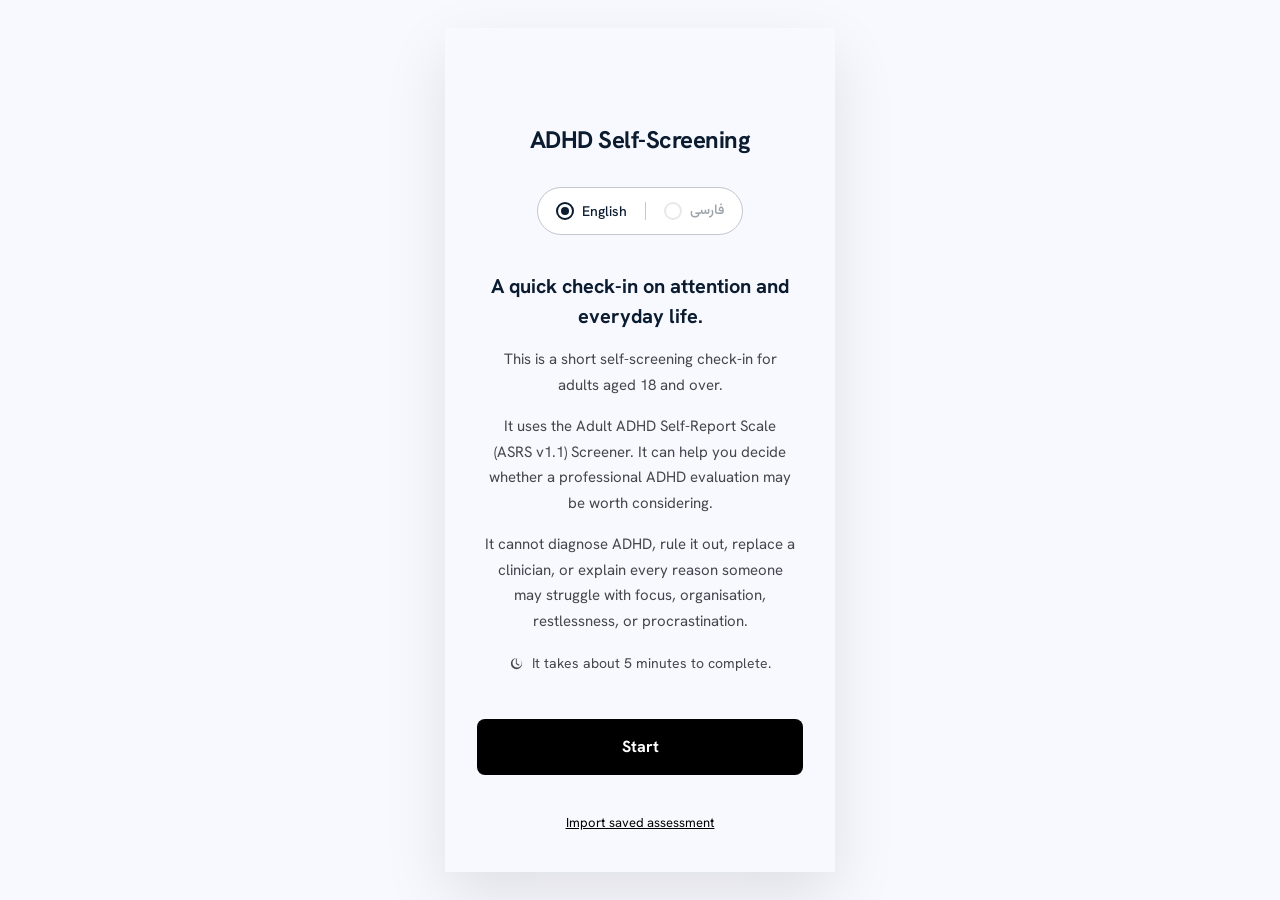
==== commit 78f8e096: "Add assessment session export and import" ====
--- a/index.html
+++ b/index.html
@@ -196,6 +196,10 @@
   .secondary:hover { opacity: 0.8; }
   .disclaimer { font-size: 12px; font-weight: 500; color: var(--muted); }
    .source-note { padding: 0 32px 24px; font-size: 10px; line-height: 1.6; font-family: var(--ff-font-label); letter-spacing: 0.05em; color: var(--muted); text-align: center; }
+   .link-btn { background: none; border: none; color: var(--primary); font-size: 13px; text-decoration: underline; cursor: pointer; font-family: inherit; }
+   html[lang="fa"] .link-btn { font-family: var(--ff-font-persian, "Vazirmatn", "Hanken Grotesk", sans-serif); }
+   .link-btn:hover { opacity: 0.8; }
+   .import-hint { margin-top: 12px; }
 
    /* ---------- resume / destructive-confirmation banner ---------- */
    .resume-banner { margin: 12px 24px; padding: 16px 18px; border-radius: 12px; background: var(--white); border: 1px solid var(--border); }
@@ -259,18 +263,28 @@
       body: 'Your answers did not fall within the screening range. This does not rule out ADHD and is not a diagnosis.',
       note: 'If attention, organisation, restlessness, or related difficulties significantly affect your life, speaking with a qualified professional may still be worthwhile.'
     },
-    finishLabel: 'Finish',
-     startAgainLabel: 'Start again',
-     interviewLabel: 'Continue to full interview',
-     viewResultsLabel: 'View your assessment',
-     resumeConfirm: 'You have an unfinished assessment. Continue where you left off?',
-     resumeConfirmBody: 'Your current progress will be kept.',
-     startOverConfirm: 'Start over?',
-     startOverBody: 'This will delete your current progress and answers. This cannot be undone.',
-     continueBtn: 'Continue',
-     startOverBtn: 'Start over',
-    continuePrompt: 'Would you like to continue with a fuller symptom interview for more detail?',
-    disclaimer: 'Screening, not a diagnosis',
+      finishLabel: 'Finish',
+      startAgainLabel: 'Start again',
+      interviewLabel: 'Continue to full interview',
+      viewResultsLabel: 'View your assessment',
+      saveLabel: 'Save & continue later',
+      importLabel: 'Import saved assessment',
+      importConfirmOverwrite: 'An assessment is already in progress. Importing this file will replace it. Continue?',
+      exportSuccessBody: 'Your assessment has been saved. Save this file to continue later.',
+      importSuccessBody: 'Your saved assessment has been restored. Continuing now.',
+      importErrorBody: 'Could not restore the assessment. The file may not be valid.',
+      importConfirmOverwrite: 'A saved assessment already exists. Replace it with the imported file?',
+      resumeConfirm: 'You have an unfinished assessment. Continue where you left off?',
+      resumeConfirmBody: 'Your current progress will be kept.',
+      startOverConfirm: 'Start over?',
+      startOverBody: 'This will delete your current progress and answers. This cannot be undone.',
+      fileTooLargeError: 'File is too large or unreadable.',
+      overwriteBtn: 'Replace',
+      cancelBtn: 'Cancel',
+      continueBtn: 'Continue',
+      startOverBtn: 'Start over',
+      continuePrompt: 'Would you like to continue with a fuller symptom interview for more detail?',
+      disclaimer: 'Screening, not a diagnosis',
     sourceNote: 'ASRS-v1.1 Screener © World Health Organization. Citation: Kessler RC, Adler L, Ames M, et al. Psychological Medicine. 2005;35:245–256.'
   },
 
@@ -320,15 +334,25 @@
       body: 'پاسخ‌های شما در محدوده غربالگری قرار نگرفتند. این نتیجه ADHD را رد نمی‌کند و تشخیص پزشکی نیست.',
       note: 'اگر مشکلات تمرکز، نظم، بی‌قراری یا سایر مسائل مرتبط تأثیر قابل توجهی بر زندگی شما دارد، صحبت با متخصص همچنان ممکن است مفید باشد.'
     },
-     finishLabel: 'پایان',
-     startAgainLabel: 'شروع دوباره',
-     interviewLabel: 'ادامه به مصاحبه کامل',
-     viewResultsLabel: 'مشاهده ارزیابی شما',
-     resumeConfirm: 'یک ارزیابی ناتمام دارید. ادامه می‌دهید؟',
-     resumeConfirmBody: 'پیشرفت کنونی شما حفظ خواهد شد.',
-     startOverConfirm: 'شروع دوباره؟',
-     startOverBody: 'این کار پیشرفت و پاسخ‌های فعلی شما را حذف می‌کند. این کار قابل بازگشت نیست.',
-     continueBtn: 'ادامه',
+      finishLabel: 'پایان',
+      startAgainLabel: 'شروع دوباره',
+      interviewLabel: 'ادامه به مصاحبه کامل',
+      viewResultsLabel: 'مشاهده ارزیابی شما',
+      saveLabel: 'ذخیره و ادامه در آینده',
+      importLabel: 'وارگذاری ارزیابی ذخیره‌شده',
+      importConfirmOverwrite: 'یک ارزیابی در حال انجام است. وارد کردن این فایل جایگزین آن می‌شود. ادامه می‌دهید؟',
+      exportSuccessBody: 'ارزیابی شما ذخیره شد. این فایل را برای ادامه در آینده نگهداری کنید.',
+      importSuccessBody: 'ارزیابی ذخیره‌شده شما بازگردانده شد. در حال ادامه کار.',
+      importErrorBody: 'بازگردانی ارزیابی امکان‌پذیر نشد. فایل ممکن است معتبر نباشد.',
+      importConfirmOverwrite: 'یک ارزیابی ذخیره‌شده قبلاً وجود دارد. آن را با فایل وارگذاری جایگزین کنید؟',
+      resumeConfirm: 'یک ارزیابی ناتمام دارید. ادامه می‌دهید؟',
+      resumeConfirmBody: 'پیشرفت کنونی شما حفظ خواهد شد.',
+      startOverConfirm: 'شروع دوباره؟',
+      startOverBody: 'این کار پیشرفت و پاسخ‌های فعلی شما را حذف می‌کند. این کار قابل بازگشت نیست.',
+      overwriteBtn: 'جایگزین کن',
+      cancelBtn: 'لغو',
+      importConfirmOverwrite: 'یک ارزیابی در حال انجام است. وارد کردن این فایل جایگزین آن می‌شود. ادامه می‌دهید؟',
+      continueBtn: 'ادامه',
      startOverBtn: 'شروع دوباره',
     continuePrompt: 'آیا مایلید به مصاحبهٔ جامع‌تری ادامه دهید؟',
     disclaimer: 'غربالگری است، نه تشخیص',
@@ -462,6 +486,55 @@
   state.resumeMode = 'none';
   state.resetConfirm = false;
 }
+
+  // Import a saved assessment JSON file. The server validates format/version/lang
+  // and restores the session. First attempt WITHOUT force — if the server returns
+  // 409 (an active session with the same id already exists), prompt for confirmation.
+  // Cancel leaves the existing session untouched.
+  async function importSavedAssessment() {
+    var g = t();
+    var input = document.createElement('input');
+    input.type = 'file';
+    input.accept = '.json,application/json';
+    input.onchange = async function (e) {
+      var file = e.target.files && e.target.files[0];
+      if (!file) return;
+      if (file.size > 2000000) { alert(g.fileTooLargeError); return; }
+      var txt = await file.text();
+      var blob;
+      try { blob = JSON.parse(txt); } catch (e2) {
+        alert(g.importErrorBody);
+        return;
+      }
+      try {
+        // First attempt: no force. 409 means session already exists.
+        var res = await fetch('/api/import', {
+          method: 'POST',
+          headers: { 'Content-Type': 'application/json' },
+          body: JSON.stringify(blob),
+        });
+        if (res.status === 409) {
+          if (!confirm(g.importConfirmOverwrite)) {
+            alert(g.cancelBtn);
+            return;
+          }
+          res = await fetch('/api/import?force=1', {
+            method: 'POST',
+            headers: { 'Content-Type': 'application/json' },
+            body: JSON.stringify(blob),
+          });
+        }
+        if (!res.ok) { alert(g.importErrorBody); return; }
+        var data = await res.json();
+        localStorage.setItem(STORAGE_SESSION, data.id);
+        sessionStorage.setItem(RESUME_CONFIRMED, '1');
+        window.location.href = '/stage2?resume=1';
+      } catch (e3) {
+        alert(g.importErrorBody);
+      }
+    };
+    input.click();
+  }
 
 function applyLang() {
   document.documentElement.lang = state.lang;
@@ -532,7 +605,8 @@
       '<div class="privacy"><span class="lock">' + S.lock + '</span><span class="privacy-label">' + esc(g.privacyLabel) + '</span></div>' +
        '<p class="crisis">' + esc(g.crisis) + '</p>' +
      '</div></main>' +
-     (state.session ? '' : '<footer><button class="primary" data-action="toHow">' + esc(g.startLabel) + '</button></footer>');
+       (state.session ? '' : '<footer><button class="primary" data-action="toHow">' + esc(g.startLabel) + '</button>' +
+        '<p class="import-hint"><button type="button" class="link-btn" data-action="importSaved">' + esc(g.importLabel) + '</button></p></footer>');
 }
 
 function sHow() {
@@ -730,6 +804,9 @@
       case 'resumeContinue':
         goStage2();
         return;
+      case 'importSaved':
+        importSavedAssessment();
+        return;
     }
     render();
     return;
